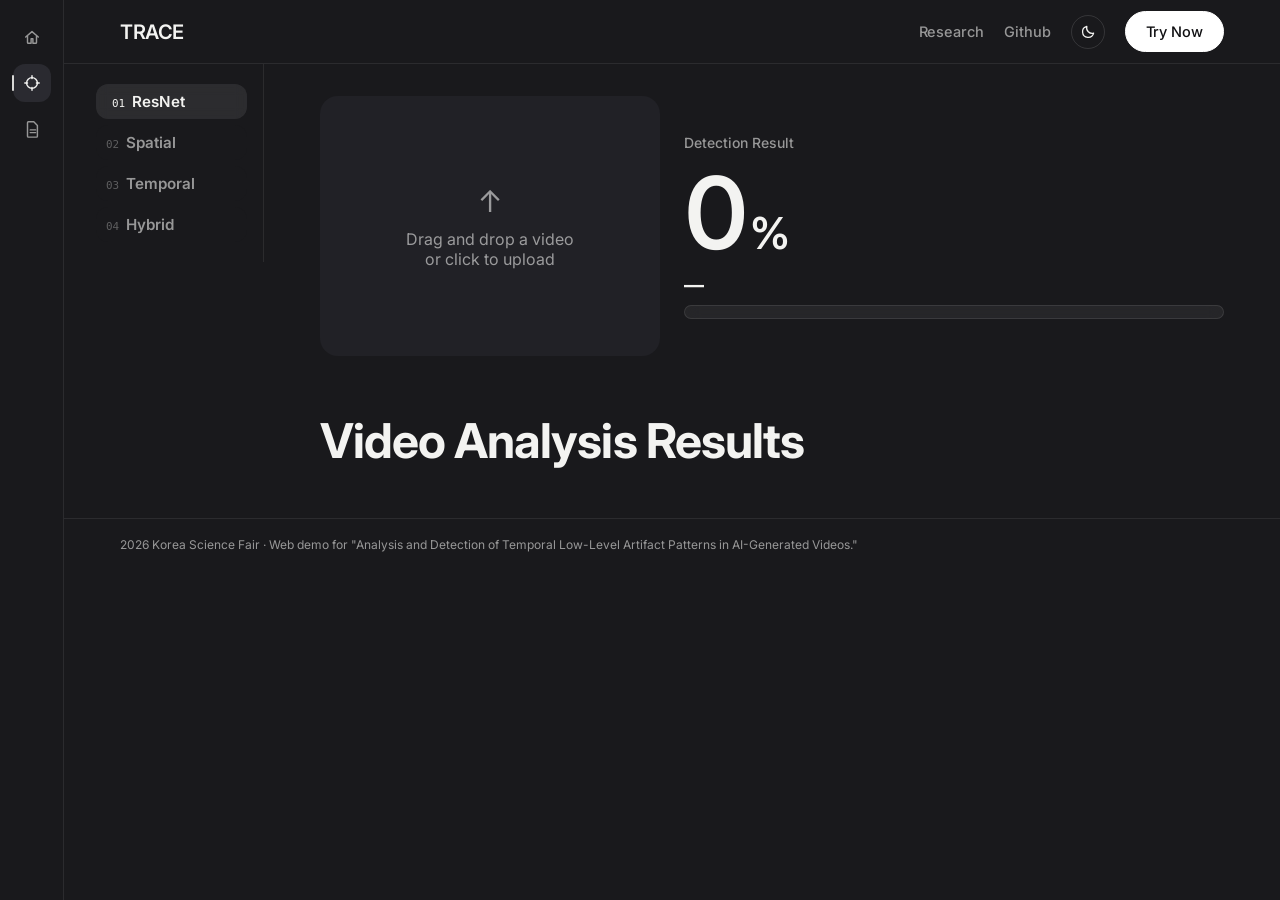
==== analyze.html @ 4aba5b8a "Remove the border on the model-selector sidebar's hover/active item Co-Authored-By: Claude Sonnet 5 " ====
<!doctype html>
<html lang="en">
<head>
<meta charset="UTF-8" />
<meta name="viewport" content="width=device-width, initial-scale=1.0" />
<title>TRACE — AI-Generated Video Detection</title>
<link rel="preconnect" href="https://fonts.googleapis.com">
<link rel="preconnect" href="https://fonts.gstatic.com" crossorigin>
<link href="https://fonts.googleapis.com/css2?family=Inter:wght@500;600;700&display=swap" rel="stylesheet">
<link rel="stylesheet" href="shared.css">
<script>
  /* 저장된 테마·퍼센트 바 색을 body가 그려지기 전에 적용해 화면이 깜빡이는 것을 막음 */
  (function () {
    try {
      if (localStorage.getItem("trace-theme") === "light") document.documentElement.dataset.theme = "light";
      const savedBarColor = localStorage.getItem("trace-bar-color");
      if (savedBarColor) document.documentElement.style.setProperty("--bar-fill", savedBarColor);
    } catch (e) {}
  })();
</script>
<style>
  /* ---- Layout ---- */
  .layout { display: flex; align-items: flex-start; }
  .page { flex: 1; min-width: 0; padding: 32px var(--side-pad) 0; }

  /* ---- Model selector: React Bits LineSidebar port (vertical), matte glassmorphism highlight ---- */
  aside.line-sidebar {
    --accent-color: var(--ink);   /* color reached on proximity/active */
    --text-color: var(--muted);     /* resting label color */
    --marker-color: var(--line-soft);
    --marker-length: 18px;
    --marker-gap: 8px;
    --tick-scale: 0.5;
    --max-shift: 6px;
    --item-gap: 6px;
    --font-size: .95rem;
    --smoothing: 120ms;
    position: relative; width: 200px; flex-shrink: 0;
    border-right: 1px solid var(--line-soft);
  }
  .line-sidebar--markers { padding-left: 16px; }
  .line-sidebar__list { list-style: none; margin: 0; padding: 20px 16px 20px 16px; display: flex; flex-direction: column; gap: var(--item-gap); }
  .line-sidebar__item {
    position: relative; cursor: pointer; border-radius: var(--radius-sm); padding: 8px 10px;
    background: color-mix(in srgb, var(--ink) calc(var(--effect, 0) * 9%), transparent);
    backdrop-filter: blur(calc(var(--effect, 0) * 6px));
    -webkit-backdrop-filter: blur(calc(var(--effect, 0) * 6px));
  }
  .line-sidebar__content {
    position: relative; display: block;
    color: color-mix(in srgb, var(--accent-color) calc(var(--effect, 0) * 100%), var(--text-color));
    transform: translateX(calc(var(--effect, 0) * var(--max-shift)));
  }
  .line-sidebar__label { display: flex; align-items: baseline; font-size: var(--font-size); font-weight: 600; line-height: 1.25; }
  .line-sidebar__index {
    font-family: ui-monospace, SFMono-Regular, Menlo, monospace; margin-right: 7px;
    font-size: .72em; font-weight: 500; opacity: calc(0.55 + var(--effect, 0) * 0.45);
  }
  .line-sidebar__auc { display: none; }
  .line-sidebar__marker { display: none; }

  .page-heading { font-size: 48px; font-weight: 700; letter-spacing: -0.02em; line-height: 1.2; margin: 56px 0 28px; }
  @media (max-width: 900px) { .page-heading { font-size: 36px; margin: 44px 0 24px; } }
  @media (max-width: 480px) { .page-heading { font-size: 28px; margin: 36px 0 20px; } }

  h2.section-title {
    font-size: 20px; font-weight: 600; letter-spacing: -0.01em;
    color: var(--ink); margin: 0 0 16px;
  }
  h3.sub-heading { font-size: 14px; font-weight: 600; color: var(--muted-strong); margin: 30px 0 12px; }

  /* ---- Upload + score ---- */
  .top-row { display: flex; gap: 24px; margin-bottom: 24px; flex-wrap: wrap; }

  #dropzone {
    width: 340px; height: 260px; border-radius: var(--radius);
    display: flex; align-items: center; justify-content: center; cursor: pointer;
    position: relative; overflow: hidden; background: var(--panel); flex-shrink: 0;
  }
  #dropzone.dragover { background: var(--panel-2); }
  #dropzone .placeholder { text-align: center; color: var(--muted); }
  #dropzone .placeholder .icon { font-size: 30px; display: block; margin-bottom: 10px; }
  #dropzone img#firstFrame {
    display: none; position: absolute; inset: 0; width: 100%; height: 100%; object-fit: cover;
    filter: blur(16px); transform: scale(1.1);
  }
  /* After analysis starts: drop the blur, show only the sharp first frame */
  #dropzone.analyzing img#firstFrame { filter: none; transform: none; }
  #fileInput { display: none; }
  .dz-overlay {
    position: absolute; inset: 0; display: none; flex-direction: column; align-items: center; justify-content: center; gap: 10px; z-index: 2;
  }
  .dz-overlay.show { display: flex; }
  .dz-filename {
    font-size: 12px; color: rgba(0, 0, 0, .68); background: rgba(255, 255, 255, .88);
    padding: 4px 12px; border-radius: 999px; max-width: 90%; overflow: hidden; text-overflow: ellipsis; white-space: nowrap;
  }

  .score-panel { flex: 1; min-width: 220px; display: flex; flex-direction: column; justify-content: center; }
  .score-panel .kicker { font-size: 14px; color: var(--muted); font-weight: 500; }
  .score-panel .kicker b { color: var(--ink); font-weight: 600; }
  .score-num { font-size: 100px; font-weight: 600; line-height: 1; margin: 12px 0 10px; letter-spacing: -0.02em; font-variant-numeric: tabular-nums; white-space: nowrap; }
  .score-num::after { content: "%"; font-size: 44px; margin-left: 4px; }
  @media (max-width: 480px) { .score-num { font-size: 64px; } .score-num::after { font-size: 28px; } }
  .verdict-tag { width: 100%; }
  .verdict-tag .verdict-label {
    display: flex; align-items: center; justify-content: space-between;
    font-size: 20px; font-weight: 700; letter-spacing: .04em; margin-bottom: 8px;
  }
  .verdict-tag .verdict-pct { font-variant-numeric: tabular-nums; color: var(--muted); font-weight: 600; font-size: 15px; }
  .verdict-tag.real .verdict-label { color: var(--ink); }
  .verdict-tag.fake .verdict-label { color: var(--ink); }
  .verdict-bar-track {
    width: 100%; height: 14px; border-radius: 999px; overflow: hidden;
    background: color-mix(in srgb, var(--ink) 6%, transparent);
    border: 1px solid color-mix(in srgb, var(--ink) 10%, transparent);
    backdrop-filter: blur(8px); -webkit-backdrop-filter: blur(8px);
  }
  .verdict-bar-fill {
    height: 100%; width: 0%; border-radius: 999px; background: var(--bar-fill);
    opacity: .8; backdrop-filter: blur(6px); -webkit-backdrop-filter: blur(6px);
    transition: width 1s cubic-bezier(.16, 1, .3, 1);
  }

  .loading { display: none; align-items: center; gap: 10px; font-size: 13.5px; color: var(--muted); margin-top: 16px; }
  .spinner { width: 15px; height: 15px; border-radius: 50%; border: 2px solid var(--line-soft); border-top-color: var(--ink); animation: spin .8s linear infinite; }
  @keyframes spin { to { transform: rotate(360deg); } }
  #errorBox { display: none; margin-top: 12px; font-size: 13px; color: var(--ink); border: 1px solid var(--ink); padding: 10px 12px; border-radius: var(--radius); }

  /* ---- Cards shared (spectrum/wavelet) ---- */
  .card-title { font-weight: 600; font-size: 24px; letter-spacing: -0.02em; margin-top: 12px; }
  .card-desc { font-size: 18px; font-weight: 500; color: var(--muted); margin-top: 6px; line-height: 1.45; letter-spacing: -0.005em; }
  @media (max-width: 900px) { .card-title { font-size: 20px; } .card-desc { font-size: 15px; } }

  /* ---- 24-frame grid ---- */
  #frameSection, #spectrumSection, #featureSection { display: none; padding-bottom: 40px; }
  .frame-grid { display: grid; grid-template-columns: repeat(8, 1fr); gap: 6px; }
  .frame-grid img { width: 100%; aspect-ratio: 1/1; object-fit: cover; border-radius: var(--radius-sm); display: block; }

  /* ---- Spectrum: no block separation, just image + text ---- */
  .spectrum-row { display: grid; grid-template-columns: repeat(3, 1fr); gap: 24px; width: 100%; }
  .spectrum-row-2 { display: grid; grid-template-columns: repeat(2, 1fr); gap: 24px; width: 100%; }
  .spectrum-item img { width: 100%; aspect-ratio: 1/1; object-fit: cover; display: block; border-radius: var(--radius-sm); }
  .spectrum-item img.wide { aspect-ratio: 16/9; object-fit: contain; }
  .wavelet-band-row { display: grid; grid-template-columns: repeat(2, 1fr); gap: 24px; width: 100%; }

  /* ---- Features used for prediction ---- */
  .feature-group { margin-bottom: 20px; }
  .feature-group summary { cursor: pointer; font-weight: 600; font-size: 14px; list-style: revert; }
  .feature-group summary::marker { color: var(--muted); }
  .feature-chart { margin-top: 12px; }
  .feature-note { margin-top: 10px; font-size: 12.5px; color: var(--muted); }
  .feat-table-wrap { margin-top: 10px; max-height: 220px; overflow: auto; }
  table.feat-table { width: 100%; border-collapse: collapse; font-size: 11.5px; font-variant-numeric: tabular-nums; }
  table.feat-table td { padding: 3px 10px; border-bottom: 1px solid var(--line-soft); white-space: nowrap; }
  table.feat-table td:first-child { font-family: ui-monospace, SFMono-Regular, Menlo, monospace; color: var(--muted); }
  table.feat-table td:last-child { text-align: right; }

  /* ---- Bottom CTA ---- */
  #resultsFooter { display: none; margin-top: 24px; padding-bottom: 40px; }
</style>
</head>
<body>

<div class="app-shell">
<nav class="icon-rail" aria-label="Main navigation">
  <a href="index.html" title="Home">
    <svg viewBox="0 0 20 20" fill="none"><path d="M3 10l7-6 7 6M5 9v7a1 1 0 001 1h3v-5h2v5h3a1 1 0 001-1V9" stroke="currentColor" stroke-width="1.6" stroke-linecap="round" stroke-linejoin="round"/></svg>
  </a>
  <a href="analyze.html" class="active" title="Analyze">
    <svg viewBox="0 0 20 20" fill="none"><circle cx="10" cy="10" r="6" stroke="currentColor" stroke-width="1.6"/><path d="M10 2v3M10 15v3M2 10h3M15 10h3" stroke="currentColor" stroke-width="1.6" stroke-linecap="round"/></svg>
  </a>
  <a href="index.html#overview" title="Overview">
    <svg viewBox="0 0 20 20" fill="none"><path d="M6 2h6l4 4v12a1 1 0 01-1 1H6a1 1 0 01-1-1V3a1 1 0 011-1z" stroke="currentColor" stroke-width="1.6" stroke-linejoin="round"/><path d="M8 11h6M8 14h6" stroke="currentColor" stroke-width="1.6" stroke-linecap="round"/></svg>
  </a>
</nav>
<div class="shell-main">

<header>
  <a class="brand" href="index.html">
    <span class="logo-word">TRACE</span>
  </a>
  <nav>
    <a href="index.html#overview" class="navlink" id="researchLink">Research</a>
    <a href="https://github.com/gahye0n/TRACE_frontend" class="navlink" id="githubLink" target="_blank" rel="noopener">Github</a>
    <button class="btn btn-secondary" id="themeToggle" title="Toggle light/dark theme" aria-label="Toggle theme">
      <svg class="icon-moon" viewBox="0 0 20 20" fill="none"><path d="M17 11.5A7 7 0 0 1 8.5 3 7 7 0 1 0 17 11.5Z" stroke="currentColor" stroke-width="1.6" stroke-linejoin="round"/></svg>
      <svg class="icon-sun" viewBox="0 0 20 20" fill="none"><circle cx="10" cy="10" r="3.6" stroke="currentColor" stroke-width="1.6"/><path d="M10 1.5v2.2M10 16.3v2.2M2.5 10h2.2M15.3 10h2.2M4.6 4.6l1.5 1.5M13.9 13.9l1.5 1.5M4.6 15.4l1.5-1.5M13.9 6.1l1.5-1.5" stroke="currentColor" stroke-width="1.6" stroke-linecap="round"/></svg>
    </button>
    <button class="btn btn-primary" id="tryNowBtn">Try Now</button>
  </nav>
</header>

<div class="layout">
  <aside id="sidebar" class="line-sidebar line-sidebar--markers line-sidebar--scale-tick">
    <ul class="line-sidebar__list" id="sidebarList">
      <li class="line-sidebar__item" data-key="ResNet 단독 (기준선)" data-index="0">
        <span class="line-sidebar__marker" aria-hidden="true"></span>
        <div class="line-sidebar__content">
          <span class="line-sidebar__label"><span class="line-sidebar__index">01</span><span class="line-sidebar__text">ResNet</span></span>
          <span class="line-sidebar__auc" data-auc></span>
        </div>
      </li>
      <li class="line-sidebar__item" data-key="ResNet + Spatial-Level" data-index="1">
        <span class="line-sidebar__marker" aria-hidden="true"></span>
        <div class="line-sidebar__content">
          <span class="line-sidebar__label"><span class="line-sidebar__index">02</span><span class="line-sidebar__text">Spatial</span></span>
          <span class="line-sidebar__auc" data-auc></span>
        </div>
      </li>
      <li class="line-sidebar__item" data-key="ResNet + Temporal-native" data-index="2">
        <span class="line-sidebar__marker" aria-hidden="true"></span>
        <div class="line-sidebar__content">
          <span class="line-sidebar__label"><span class="line-sidebar__index">03</span><span class="line-sidebar__text">Temporal</span></span>
          <span class="line-sidebar__auc" data-auc></span>
        </div>
      </li>
      <li class="line-sidebar__item" data-key="ResNet + Full Artifact (=Hybrid)" data-index="3">
        <span class="line-sidebar__marker" aria-hidden="true"></span>
        <div class="line-sidebar__content">
          <span class="line-sidebar__label"><span class="line-sidebar__index">04</span><span class="line-sidebar__text">Hybrid</span></span>
          <span class="line-sidebar__auc" data-auc></span>
        </div>
      </li>
    </ul>
  </aside>

  <main class="page">
    <div class="top-row">
      <div id="dropzone">
        <div class="placeholder" id="dzPlaceholder">
          <span class="icon">&#8593;</span>
          Drag and drop a video<br />or click to upload
        </div>
        <img id="firstFrame" alt="First frame" />
        <div class="dz-overlay" id="dzOverlay">
          <button class="btn btn-primary" id="analyzeBtn" disabled>Start Analysis</button>
          <div class="dz-filename" id="dzFilename"></div>
        </div>
        <input type="file" id="fileInput" accept="video/*" />
      </div>

      <div class="score-panel">
        <div class="kicker">Detection Result</div>
        <div class="score-num" id="scoreNum">0</div>
        <div class="verdict-tag" id="verdictTag">
          <div class="verdict-label"><span id="verdictText">—</span><span class="verdict-pct" id="verdictPct"></span></div>
          <div class="verdict-bar-track"><div class="verdict-bar-fill" id="verdictBarFill"></div></div>
        </div>
        <div class="loading" id="loading"><div class="spinner"></div><span id="loadingText">Extracting frames · computing features · running inference...</span></div>
        <div id="errorBox"></div>
      </div>
    </div>

    <h1 class="page-heading">Video Analysis Results</h1>

    <section id="spectrumSection">
      <h2 class="section-title">Frequency Spectrum Analysis</h2>
      <div class="spectrum-row">
        <div class="spectrum-item">
          <img id="specOriginal" />
          <div class="card-title">Original Frame</div>
        </div>
        <div class="spectrum-item">
          <img id="specFft" />
          <div class="card-title">DFT Power Spectrum</div>
        </div>
        <div class="spectrum-item">
          <img id="specWavelet" />
          <div class="card-title">DWT Power Spectrum</div>
        </div>
      </div>

      <h3 class="sub-heading">Wavelet Frequency Band Decomposition</h3>
      <div class="wavelet-band-row" id="waveletLevels"></div>

      <h3 class="sub-heading">Temporal Spectrum (Temporal FFT · Temporal Wavelet)</h3>
      <div class="spectrum-row-2">
        <div class="spectrum-item">
          <img id="specTemporalFft" class="wide" />
          <div class="card-title">Temporal FFT Spectrum</div>
        </div>
        <div class="spectrum-item">
          <img id="specTemporalWavelet" class="wide" />
          <div class="card-title">Temporal Wavelet Spectrum</div>
        </div>
      </div>
    </section>

    <section id="featureSection">
      <h2 class="section-title">Features Used for Prediction</h2>
      <div id="featureGroups"></div>
    </section>

    <section id="frameSection">
      <h2 class="section-title">24 Frame Sample</h2>
      <div class="frame-grid" id="frameGrid"></div>
    </section>

    <section id="resultsFooter">
      <button id="resetBtn" class="btn btn-primary btn-block">Choose Another Video</button>
    </section>
  </main>
</div>

<footer class="note">
  2026 Korea Science Fair · Web demo for "Analysis and Detection of Temporal Low-Level Artifact Patterns in AI-Generated Videos."
</footer>

</div>
</div>

<script>
const API_BASE = "http://localhost:8000";

/* The backend is on a free tier that sleeps after ~15min idle; a cold start can take 30-60s+
   and often makes the very first /api/analyze look like it "failed" client-side. Pinging
   /api/health as soon as the page loads starts waking it up before the user even picks a file. */
let backendWarm = false;
function warmBackend() {
  fetch(`${API_BASE}/api/health`).then((r) => { if (r.ok) backendWarm = true; }).catch(() => {});
}
warmBackend();

const dropzone = document.getElementById("dropzone");
const dzPlaceholder = document.getElementById("dzPlaceholder");
const firstFrameImg = document.getElementById("firstFrame");
const dzOverlay = document.getElementById("dzOverlay");
const dzFilename = document.getElementById("dzFilename");
const fileInput = document.getElementById("fileInput");
const analyzeBtn = document.getElementById("analyzeBtn");
const resetBtn = document.getElementById("resetBtn");
const resultsFooter = document.getElementById("resultsFooter");
const loading = document.getElementById("loading");
const errorBox = document.getElementById("errorBox");

let selectedFile = null;
let lastData = null;      // last full analysis response (reused when switching models)
let activeKey = "ResNet 단독 (기준선)";
let currentObjectUrl = null;

/* ---- Header CTA ---- */
document.getElementById("tryNowBtn").addEventListener("click", () => {
  dropzone.scrollIntoView({ behavior: "smooth", block: "center" });
});

/* ---- Theme toggle (light version is for report/demo screenshots) ---- */
document.getElementById("themeToggle").addEventListener("click", () => {
  const next = document.documentElement.dataset.theme === "light" ? "dark" : "light";
  document.documentElement.dataset.theme = next;
  try { localStorage.setItem("trace-theme", next); } catch (e) {}
});

/* ---- Percent bar color: restore the last video's extracted color until a new one is analyzed ---- */
(function () {
  try {
    const saved = localStorage.getItem("trace-bar-color");
    if (saved) document.documentElement.style.setProperty("--bar-fill", saved);
  } catch (e) {}
})();

/* ---- Upload ---- */
dropzone.addEventListener("click", (e) => {
  if (e.target.closest(".dz-overlay")) return; // don't reopen the file picker when clicking the analyze button
  fileInput.click();
});
dropzone.addEventListener("dragover", (e) => { e.preventDefault(); dropzone.classList.add("dragover"); });
dropzone.addEventListener("dragleave", () => dropzone.classList.remove("dragover"));
dropzone.addEventListener("drop", (e) => {
  e.preventDefault(); dropzone.classList.remove("dragover");
  if (e.dataTransfer.files.length) setFile(e.dataTransfer.files[0]);
});
fileInput.addEventListener("change", () => { if (fileInput.files.length) setFile(fileInput.files[0]); });

function setFile(file) {
  selectedFile = file;
  dzFilename.textContent = file.name;
  dzOverlay.classList.add("show");
  analyzeBtn.disabled = false;
  errorBox.style.display = "none";
  showClientSideFirstFrame(file); // instant blurred preview before analysis starts
  if (!backendWarm) warmBackend(); // a second nudge in case the first ping was too early
}

function showClientSideFirstFrame(file) {
  if (currentObjectUrl) URL.revokeObjectURL(currentObjectUrl);
  const url = URL.createObjectURL(file);
  currentObjectUrl = url;

  const videoEl = document.createElement("video");
  videoEl.muted = true;
  videoEl.playsInline = true;
  videoEl.preload = "auto";
  videoEl.src = url;

  const capture = () => {
    const canvas = document.createElement("canvas");
    canvas.width = videoEl.videoWidth || 320;
    canvas.height = videoEl.videoHeight || 240;
    canvas.getContext("2d").drawImage(videoEl, 0, 0, canvas.width, canvas.height);
    firstFrameImg.src = canvas.toDataURL("image/jpeg", 0.85);
    firstFrameImg.style.display = "block";
    dzPlaceholder.style.display = "none";
  };
  videoEl.addEventListener("loadedmetadata", () => {
    videoEl.currentTime = Math.min(0.05, (videoEl.duration || 1) / 2);
  }, { once: true });
  videoEl.addEventListener("seeked", capture, { once: true });
}

resetBtn.addEventListener("click", () => {
  selectedFile = null; lastData = null; fileInput.value = "";
  if (currentObjectUrl) { URL.revokeObjectURL(currentObjectUrl); currentObjectUrl = null; }
  dzFilename.textContent = ""; dzOverlay.classList.remove("show"); analyzeBtn.disabled = true;
  dropzone.classList.remove("analyzing");
  dzPlaceholder.style.display = "block"; firstFrameImg.style.display = "none";
  document.getElementById("frameSection").style.display = "none";
  document.getElementById("spectrumSection").style.display = "none";
  document.getElementById("featureSection").style.display = "none";
  document.getElementById("scoreNum").textContent = "0";
  document.getElementById("verdictText").textContent = "—";
  document.getElementById("verdictPct").textContent = "";
  document.getElementById("verdictBarFill").style.width = "0%";
  document.getElementById("verdictTag").className = "verdict-tag";
  resultsFooter.style.display = "none";
});

/* ---- Model selector: React Bits LineSidebar port (vanilla JS, no framework) ---- */
const sidebarList = document.getElementById("sidebarList");
const sidebarItems = Array.from(sidebarList.querySelectorAll(".line-sidebar__item"));
const smoothingMs = parseFloat(getComputedStyle(sidebarList.closest(".line-sidebar")).getPropertyValue("--smoothing")) || 120;
const proximityRadius = 80;
const fallSmooth = (p) => p * p * (3 - 2 * p);

let activeIndex = 0;
const targets = sidebarItems.map(() => 0);
const current = sidebarItems.map(() => 0);
let rafId = null;
let lastT = 0;

function runFrame(now) {
  const dt = Math.min((now - lastT) / 1000, 0.05);
  lastT = now;
  const tau = Math.max(smoothingMs, 1) / 1000;
  const k = 1 - Math.exp(-dt / tau);
  let moving = false;
  sidebarItems.forEach((el, i) => {
    const target = Math.max(targets[i] || 0, activeIndex === i ? 1 : 0);
    const next = current[i] + (target - current[i]) * k;
    const settled = Math.abs(target - next) < 0.0015;
    current[i] = settled ? target : next;
    el.style.setProperty("--effect", current[i].toFixed(4));
    if (!settled) moving = true;
  });
  rafId = moving ? requestAnimationFrame(runFrame) : null;
}
function startLoop() {
  if (rafId != null) cancelAnimationFrame(rafId);
  lastT = performance.now();
  rafId = requestAnimationFrame(runFrame);
}

sidebarList.addEventListener("pointermove", (e) => {
  const rect = sidebarList.getBoundingClientRect();
  const pointerY = e.clientY - rect.top;
  sidebarItems.forEach((el, i) => {
    const center = el.offsetTop + el.offsetHeight / 2;
    const distance = Math.abs(pointerY - center);
    targets[i] = fallSmooth(Math.max(0, 1 - distance / proximityRadius));
  });
  startLoop();
});
sidebarList.addEventListener("pointerleave", () => {
  targets.fill(0);
  startLoop();
});

sidebarItems.forEach((el, i) => {
  el.addEventListener("click", () => {
    activeIndex = i;
    activeKey = el.dataset.key;
    if (lastData) { applyVerdict(lastData.results[activeKey]); renderFeatureSection(); }
    startLoop();
  });
});
startLoop(); // show default active (01 ResNet)

/* ---- Analyze request ---- */
const loadingText = document.getElementById("loadingText");

analyzeBtn.addEventListener("click", async () => {
  if (!selectedFile) return;
  loading.style.display = "flex";
  loadingText.textContent = "Extracting frames · computing features · running inference...";
  errorBox.style.display = "none";
  analyzeBtn.disabled = true;
  dropzone.classList.add("analyzing");   // drop the blur -> show only the sharp first frame
  dzOverlay.classList.remove("show");    // hide button + filename

  // If the server hasn't answered the warm-up ping yet, it's probably a cold start —
  // say so after a few seconds instead of leaving the spinner unexplained.
  const coldStartTimer = setTimeout(() => {
    if (!backendWarm) loadingText.textContent = "Server was asleep (free hosting) — waking it up, this can take up to a minute...";
  }, 4000);

  const form = new FormData();
  form.append("file", selectedFile);

  try {
    const res = await fetch(`${API_BASE}/api/analyze`, { method: "POST", body: form });
    if (!res.ok) {
      const err = await res.json().catch(() => ({}));
      throw new Error(err.detail || `Server error (${res.status})`);
    }
    const data = await res.json();
    lastData = data;
    renderAll(data);
  } catch (e) {
    const hint = e.message === "Failed to fetch"
      ? " — the server may have been asleep (free hosting); please try again in a moment."
      : "";
    errorBox.textContent = `Analysis failed: ${e.message}${hint}`;
    errorBox.style.display = "block";
    dropzone.classList.remove("analyzing"); // restore blur + button on failure so the user can retry
    dzOverlay.classList.add("show");
  } finally {
    clearTimeout(coldStartTimer);
    loading.style.display = "none";
    analyzeBtn.disabled = false;
    resultsFooter.style.display = "block";
  }
});

function renderAll(data) {
  // Percent bar + spectrum colors are all derived server-side from this video's own dominant color.
  if (data.dominant_color) {
    document.documentElement.style.setProperty("--bar-fill", data.dominant_color);
    try { localStorage.setItem("trace-bar-color", data.dominant_color); } catch (e) {}
  }

  // First frame -> upload box thumbnail (replaced with the server-extracted frame, no blur)
  if (data.frames && data.frames.length) {
    firstFrameImg.src = "data:image/jpeg;base64," + data.frames[0];
    firstFrameImg.style.display = "block";
    dzPlaceholder.style.display = "none";
  }

  // 24-frame grid
  const grid = document.getElementById("frameGrid");
  grid.innerHTML = "";
  (data.frames || []).forEach((b64) => {
    const img = document.createElement("img");
    img.src = "data:image/jpeg;base64," + b64;
    grid.appendChild(img);
  });
  document.getElementById("frameSection").style.display = data.frames?.length ? "block" : "none";

  // Frequency spectrum (spatial + temporal)
  if (data.spectrum) {
    document.getElementById("specOriginal").src = "data:image/png;base64," + data.spectrum.original;
    document.getElementById("specFft").src = "data:image/png;base64," + data.spectrum.fft;
    document.getElementById("specWavelet").src = "data:image/png;base64," + data.spectrum.wavelet.final;
    if (data.spectrum.temporal_fft) document.getElementById("specTemporalFft").src = "data:image/png;base64," + data.spectrum.temporal_fft;
    if (data.spectrum.temporal_wavelet) document.getElementById("specTemporalWavelet").src = "data:image/png;base64," + data.spectrum.temporal_wavelet;

    const levelsEl = document.getElementById("waveletLevels");
    levelsEl.innerHTML = "";
    (data.spectrum.wavelet.levels || []).forEach((lv) => {
      const item = document.createElement("div");
      item.className = "spectrum-item";
      const img = document.createElement("img");
      img.src = "data:image/png;base64," + lv.quad;
      const title = document.createElement("div");
      title.className = "card-title";
      title.textContent = `Wavelet (Level ${lv.level})`;
      item.appendChild(img);
      item.appendChild(title);
      levelsEl.appendChild(item);
    });

    document.getElementById("spectrumSection").style.display = "block";
  }

  // Test AUC per model in the sidebar
  sidebarItems.forEach((el) => {
    const r = data.results[el.dataset.key];
    const aucEl = el.querySelector("[data-auc]");
    if (r && aucEl) aucEl.textContent = "AUC " + r.auc.toFixed(4);
  });

  applyVerdict(data.results[activeKey]);
  renderFeatureSection();
}

function applyVerdict(r) {
  if (!r) return;
  const pct = r.score * 100;
  animateScore(pct);
  document.getElementById("verdictText").textContent = r.label === "fake" ? "FAKE" : "REAL";
  document.getElementById("verdictPct").textContent = pct.toFixed(1) + "%";
  document.getElementById("verdictTag").className = "verdict-tag " + r.label;
  requestAnimationFrame(() => {
    document.getElementById("verdictBarFill").style.width = pct + "%";
  });
}

/* ---- Feature values used for prediction, displayed + visualized ---- */
const GROUP_META = {
  framediff: { label: "Frame Difference", chart: true, color: "#5B8DEF" },
  motion: { label: "Optical Flow", chart: true, color: "#2DD4BF" },
  tfft: { label: "Temporal FFT", chart: false, note: 'The Temporal FFT chart above in "Temporal Spectrum" shows the spectrum of these values.' },
  twav: { label: "Temporal Wavelet", chart: false, note: 'The Temporal Wavelet chart above in "Temporal Spectrum" shows the spectrum of these values.' },
  rgb_level: { label: "RGB Statistics · Level", chart: true, color: "#FB7185" },
  rgb_dynamics: { label: "RGB Statistics · Dynamics", chart: true, color: "#FB7185" },
  fft_level: { label: "Spatial FFT · Level", chart: true, color: "#FBBF24" },
  fft_dynamics: { label: "Spatial FFT · Dynamics", chart: true, color: "#FBBF24" },
  wavelet_level: { label: "Spatial Wavelet · Level", chart: true, color: "#A78BFA" },
  wavelet_dynamics: { label: "Spatial Wavelet · Dynamics", chart: true, color: "#A78BFA" },
  resnet_level: { label: "ResNet CNN Embedding · Level", chart: false, note: "This 1024-dimensional CNN embedding is an uninterpretable high-dimensional vector, so visualization is omitted." },
  resnet_dynamics: { label: "ResNet CNN Embedding · Dynamics", chart: false, note: "This 1024-dimensional CNN embedding is an uninterpretable high-dimensional vector, so visualization is omitted." },
};

function svgBarChart(values, { width = 640, height = 90, color = "#4269D0" } = {}) {
  const n = values.length;
  const max = Math.max(...values, 1e-9);
  const gap = n > 60 ? 0 : 1;
  const barW = Math.max(0.6, (width - gap * (n - 1)) / n);
  let bars = "";
  values.forEach((v, i) => {
    const bh = max > 0 ? (v / max) * (height - 4) : 0;
    const x = i * (barW + gap);
    const y = height - bh;
    bars += `<rect x="${x.toFixed(2)}" y="${y.toFixed(2)}" width="${barW.toFixed(2)}" height="${bh.toFixed(2)}" fill="${color}"/>`;
  });
  return `<svg viewBox="0 0 ${width} ${height}" width="100%" height="${height}" preserveAspectRatio="none">${bars}</svg>`;
}

function renderFeatureSection() {
  if (!lastData || !lastData.features) return;
  const cols = (lastData.feature_columns_by_model && lastData.feature_columns_by_model[activeKey]) || [];
  const byPrefix = {};
  cols.forEach((c) => {
    const prefix = c.replace(/_\d+$/, "");
    (byPrefix[prefix] = byPrefix[prefix] || []).push(c);
  });

  const container = document.getElementById("featureGroups");
  container.innerHTML = "";
  Object.keys(byPrefix).sort().forEach((prefix) => {
    const names = byPrefix[prefix].sort((a, b) => parseInt(a.split("_").pop(), 10) - parseInt(b.split("_").pop(), 10));
    const values = names.map((n) => lastData.features[n]);
    const meta = GROUP_META[prefix] || { label: prefix, chart: false };

    const details = document.createElement("details");
    details.className = "feature-group";
    details.open = !prefix.startsWith("resnet");

    const summary = document.createElement("summary");
    summary.textContent = `${meta.label} (${names.length}-dim)`;
    details.appendChild(summary);

    if (meta.chart) {
      const chartWrap = document.createElement("div");
      chartWrap.className = "feature-chart";
      chartWrap.innerHTML = svgBarChart(values, { color: lastData.dominant_color || meta.color });
      details.appendChild(chartWrap);
    } else if (meta.note) {
      const note = document.createElement("div");
      note.className = "feature-note";
      note.textContent = meta.note;
      details.appendChild(note);
    }

    const tableWrap = document.createElement("div");
    tableWrap.className = "feat-table-wrap";
    tableWrap.innerHTML = "<table class=\"feat-table\"><tbody>" +
      names.map((n, i) => `<tr><td>${n}</td><td>${values[i].toFixed(6)}</td></tr>`).join("") +
      "</tbody></table>";
    details.appendChild(tableWrap);

    container.appendChild(details);
  });

  document.getElementById("featureSection").style.display = cols.length ? "block" : "none";
}

function animateScore(target) {
  const el = document.getElementById("scoreNum");
  const start = performance.now();
  const duration = 900;
  const ease = (t) => 1 - Math.pow(1 - t, 3);
  function step(now) {
    const t = Math.min(1, (now - start) / duration);
    el.textContent = (target * ease(t)).toFixed(1);
    if (t < 1) requestAnimationFrame(step);
  }
  requestAnimationFrame(step);
}
</script>
</body>
</html>
---- shared.css ----
:root {
  --bg: #19191c;          /* 페이지 바탕 — 셸과 동일한 회색으로 통일 */
  --shell-bg: #19191c;    /* 앱 셸 배경 */
  --panel: #212126;       /* 카드/서피스 (레벨 2) */
  --panel-2: #2a2a30;     /* 강조/호버/뱃지 (레벨 3) */
  --ink: #f3f3f1;
  --muted: rgba(243, 243, 241, .58);
  --muted-strong: #d8d8d6;
  --line-soft: rgba(255, 255, 255, .08);
  --border-tint: rgba(255, 255, 255, .12);
  --accent: #2F6FED;  /* 파랑 — 포스터(주황 배경)에서도 확실히 도드라지도록 주황 계열은 피함 */
  --bar-fill: #cb0303;  /* 퍼센트 바 채우기 색 */
  --btn-primary-bg: #ffffff;
  --btn-primary-text: #101012;
  --side-pad: 56px;
  --rail-width: 64px;
  --radius: 18px;
  --radius-sm: 12px;
}
@media (max-width: 900px) { :root { --side-pad: 28px; } }
@media (max-width: 480px) { :root { --side-pad: 20px; --rail-width: 0px; } }

/* ---- 라이트(흰색) 테마 — 보고서용 시연 화면 스크린샷용 ---- */
:root[data-theme="light"] {
  --bg: #f7f7f8;
  --shell-bg: #ffffff;
  --panel: #f2f2f4;
  --panel-2: #e7e7ea;
  --ink: #17171a;
  --muted: rgba(23, 23, 26, .56);
  --muted-strong: #4b4b52;
  --line-soft: rgba(0, 0, 0, .08);
  --border-tint: rgba(0, 0, 0, .12);
  --btn-primary-bg: #17171a;
  --btn-primary-text: #ffffff;
}

* { box-sizing: border-box; }
html, body { height: 100%; }
body {
  margin: 0; background: var(--bg); color: var(--ink);
  font-family: 'Inter', Pretendard, -apple-system, BlinkMacSystemFont, "Apple SD Gothic Neo", "Malgun Gothic", sans-serif;
}

/* ---- 앱 셸: 페이지 전체를 채우는 단일 회색 배경 ---- */
.app-shell {
  display: flex; min-height: 100vh; background: var(--shell-bg);
}
.shell-main { flex: 1; min-width: 0; display: flex; flex-direction: column; }

/* ---- 아이콘 레일 ---- */
.icon-rail {
  width: var(--rail-width); flex-shrink: 0; display: flex; flex-direction: column; align-items: center;
  gap: 8px; padding: 18px 0; border-right: 1px solid var(--line-soft); background: var(--shell-bg);
}
@media (max-width: 480px) { .icon-rail { display: none; } }
.icon-rail a {
  width: 38px; height: 38px; border-radius: var(--radius-sm); display: flex; align-items: center; justify-content: center;
  color: var(--muted); position: relative; text-decoration: none; transition: background 140ms ease, color 140ms ease;
}
.icon-rail a svg { width: 18px; height: 18px; }
.icon-rail a:hover { background: var(--panel); color: var(--ink); }
.icon-rail a.active { background: var(--panel-2); color: var(--ink); }
.icon-rail a.active::before {
  content: ""; position: absolute; left: -1px; top: 50%; transform: translateY(-50%);
  width: 2px; height: 16px; border-radius: 2px; background: var(--muted-strong);
}

/* ---- 헤더 ---- */
header {
  display: flex; align-items: center; justify-content: space-between;
  height: 64px; padding: 0 var(--side-pad); border-bottom: 1px solid var(--line-soft); gap: 16px;
  flex-shrink: 0;
}
.brand { display: flex; align-items: center; gap: 10px; flex: 1; min-width: 0; text-decoration: none; color: var(--ink); }
.logo-word { font-weight: 600; font-size: 20px; letter-spacing: -0.02em; }
header nav { display: flex; align-items: center; gap: 20px; flex-shrink: 0; }
header nav a.navlink { color: var(--muted); text-decoration: none; font-size: 14.5px; font-weight: 500; letter-spacing: -0.005em; }
header nav a.navlink:hover { color: var(--ink); }
@media (max-width: 480px) {
  header nav a.navlink { display: none; }
}

/* ---- 공통 버튼: 알약형(pill) ---- */
.btn {
  display: inline-flex; align-items: center; justify-content: center; gap: 8px;
  padding: 11px 20px; border-radius: 999px; font-size: 14.5px; font-weight: 500;
  letter-spacing: -0.005em; cursor: pointer; font-family: inherit; text-decoration: none;
  transition: opacity 140ms ease, transform 140ms ease;
}
.btn-primary { background: var(--btn-primary-bg); color: var(--btn-primary-text); border: 1px solid var(--btn-primary-bg); }
.btn-primary:hover { opacity: .88; }
.btn-primary:disabled { opacity: .35; cursor: not-allowed; }
.btn-secondary { background: transparent; color: var(--ink); border: 1px solid var(--border-tint); }
.btn-secondary:hover { transform: translateY(-1px); }
.btn-arrow {
  display: inline-flex; align-items: center; justify-content: center; flex-shrink: 0;
  width: 42px; height: 42px; border-radius: 999px; margin-left: -8px;
  background: var(--btn-primary-bg); color: var(--btn-primary-text);
  text-decoration: none; transition: transform 140ms ease;
}
.btn-arrow svg { width: 16px; height: 16px; }
.btn-arrow:hover { transform: rotate(45deg); }
.btn-secondary:hover { background: var(--panel); }
.btn-block { display: flex; width: 100%; }

/* ---- 뱃지(칩) ---- */
.badge {
  display: inline-flex; align-items: center; font-size: 11.5px; font-weight: 500; color: var(--muted);
  background: var(--panel-2); padding: 2px 9px; border-radius: 999px; font-variant-numeric: tabular-nums;
}

footer.note { padding: 18px var(--side-pad) 32px; font-size: 12px; color: var(--muted); border-top: 1px solid var(--line-soft); margin-top: 20px; }

/* ---- 라이트/다크 테마 토글 (모든 페이지 헤더에서 동일) ---- */
#themeToggle { padding: 8px; }
#themeToggle svg { width: 16px; height: 16px; display: block; }
#themeToggle .icon-sun { display: none; }
:root[data-theme="light"] #themeToggle .icon-moon { display: none; }
:root[data-theme="light"] #themeToggle .icon-sun { display: block; }
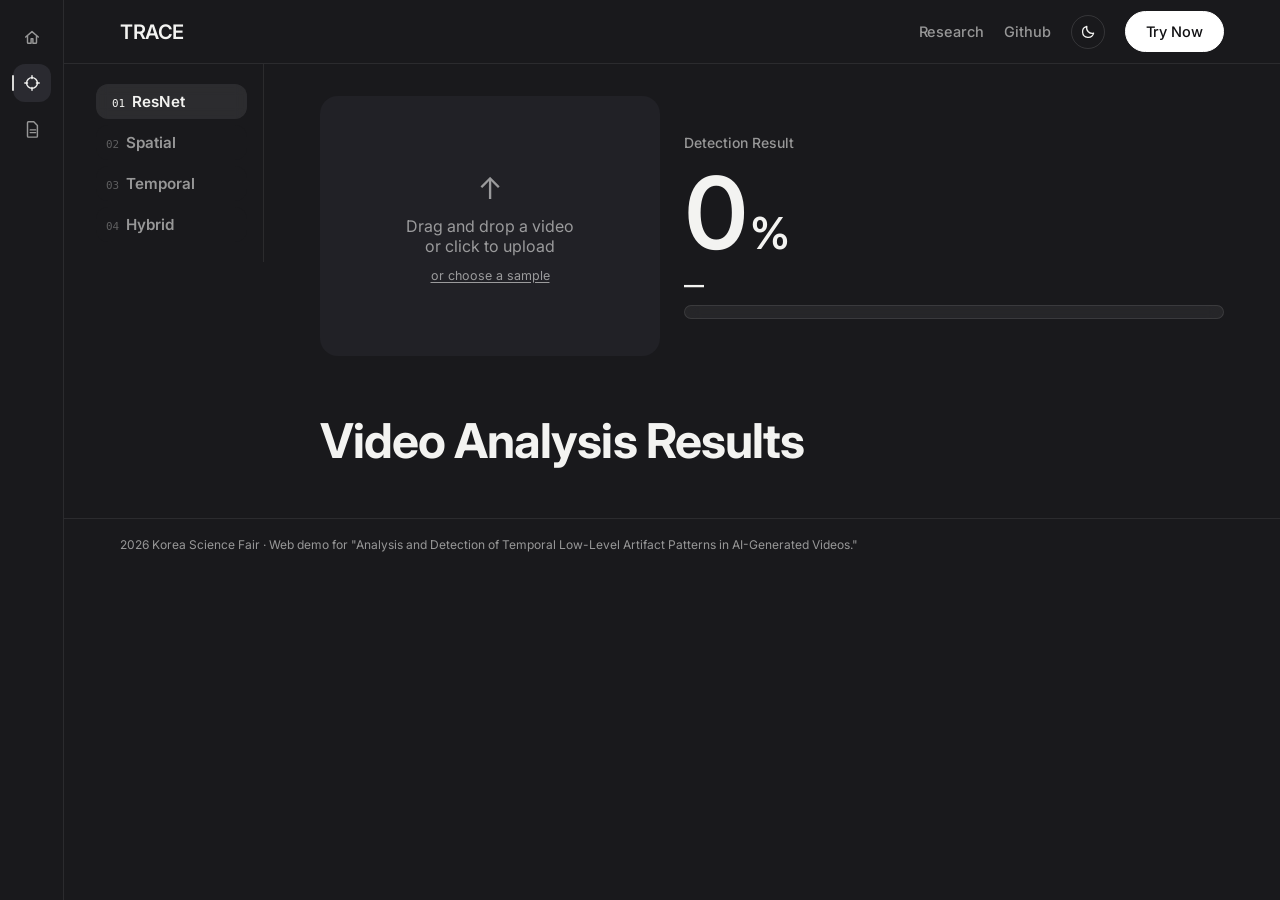
==== commit e1aa3d41: "Add a sample-video picker next to the upload dropzone "or choose a sample" opens a modal with 6 real" ====
--- a/analyze.html
+++ b/analyze.html
@@ -80,6 +80,36 @@
   #dropzone.dragover { background: var(--panel-2); }
   #dropzone .placeholder { text-align: center; color: var(--muted); }
   #dropzone .placeholder .icon { font-size: 30px; display: block; margin-bottom: 10px; }
+  .sample-trigger { margin-top: 12px; font-size: 12.5px; text-decoration: underline; text-underline-offset: 2px; cursor: pointer; }
+  .sample-trigger:hover { color: var(--ink); }
+
+  /* ---- Sample video picker modal ---- */
+  .sample-modal {
+    position: fixed; inset: 0; z-index: 300; display: none; align-items: center; justify-content: center;
+    background: rgba(0, 0, 0, .6); padding: 24px;
+  }
+  .sample-modal.show { display: flex; }
+  .sample-modal__panel {
+    background: var(--shell-bg); border-radius: var(--radius); max-width: 760px; width: 100%;
+    max-height: 84vh; overflow-y: auto; padding: 24px;
+  }
+  .sample-modal__head { display: flex; align-items: center; justify-content: space-between; margin-bottom: 18px; }
+  .sample-modal__head h3 { margin: 0; font-size: 20px; font-weight: 700; letter-spacing: -0.01em; }
+  .sample-modal__close { background: none; border: none; color: var(--muted); font-size: 24px; cursor: pointer; line-height: 1; padding: 4px; }
+  .sample-modal__close:hover { color: var(--ink); }
+  .sample-group { margin-bottom: 22px; }
+  .sample-group h4 { font-size: 12.5px; font-weight: 600; text-transform: uppercase; letter-spacing: .05em; color: var(--muted); margin: 0 0 10px; }
+  .sample-grid { display: grid; grid-template-columns: repeat(6, 1fr); gap: 10px; }
+  @media (max-width: 700px) { .sample-grid { grid-template-columns: repeat(3, 1fr); } }
+  .sample-item {
+    position: relative; aspect-ratio: 1/1; border-radius: var(--radius-sm); overflow: hidden;
+    cursor: pointer; background: var(--panel); border: none; padding: 0;
+  }
+  .sample-item img { width: 100%; height: 100%; object-fit: cover; display: block; }
+  .sample-item .label {
+    position: absolute; left: 0; right: 0; bottom: 0; padding: 4px 6px; font-size: 10.5px;
+    background: linear-gradient(to top, rgba(0, 0, 0, .75), transparent); color: #fff; text-align: left;
+  }
   #dropzone img#firstFrame {
     display: none; position: absolute; inset: 0; width: 100%; height: 100%; object-fit: cover;
     filter: blur(16px); transform: scale(1.1);
@@ -191,6 +221,10 @@
   </nav>
 </header>
 
+<div class="demo-badge" id="demoBadge" title="Click to exit demo mode">
+  <span class="dot"></span> Demo mode — click to exit
+</div>
+
 <div class="layout">
   <aside id="sidebar" class="line-sidebar line-sidebar--markers line-sidebar--scale-tick">
     <ul class="line-sidebar__list" id="sidebarList">
@@ -231,6 +265,7 @@
         <div class="placeholder" id="dzPlaceholder">
           <span class="icon">&#8593;</span>
           Drag and drop a video<br />or click to upload
+          <div class="sample-trigger" id="sampleTrigger">or choose a sample</div>
         </div>
         <img id="firstFrame" alt="First frame" />
         <div class="dz-overlay" id="dzOverlay">
@@ -238,6 +273,25 @@
           <div class="dz-filename" id="dzFilename"></div>
         </div>
         <input type="file" id="fileInput" accept="video/*" />
+      </div>
+
+      <div class="sample-modal" id="sampleModal" aria-hidden="true">
+        <div class="sample-modal__panel">
+          <div class="sample-modal__head">
+            <h3>Choose a Sample Video</h3>
+            <button class="sample-modal__close" id="sampleModalClose" type="button" aria-label="Close">&times;</button>
+          </div>
+          <div class="sample-modal__body">
+            <div class="sample-group">
+              <h4>Real</h4>
+              <div class="sample-grid" id="sampleGridReal"></div>
+            </div>
+            <div class="sample-group">
+              <h4>AI-Generated</h4>
+              <div class="sample-grid" id="sampleGridFake"></div>
+            </div>
+          </div>
+        </div>
       </div>
 
       <div class="score-panel">
@@ -362,6 +416,7 @@
 /* ---- Upload ---- */
 dropzone.addEventListener("click", (e) => {
   if (e.target.closest(".dz-overlay")) return; // don't reopen the file picker when clicking the analyze button
+  if (e.target.closest("#sampleTrigger")) return; // handled separately by the sample picker
   fileInput.click();
 });
 dropzone.addEventListener("dragover", (e) => { e.preventDefault(); dropzone.classList.add("dragover"); });
@@ -381,6 +436,77 @@
   showClientSideFirstFrame(file); // instant blurred preview before analysis starts
   if (!backendWarm) warmBackend(); // a second nudge in case the first ping was too early
 }
+
+/* ---- Sample video picker: a small bundled set of real/AI-generated clips you can pick
+   instead of uploading your own (e.g. for a quick demo). Picking one behaves exactly like
+   a normal upload — it just fills the dropzone via setFile(). ---- */
+const SAMPLES = {
+  real: ["samples/real/r1.mp4", "samples/real/r2.mp4", "samples/real/r3.mp4", "samples/real/r4.mp4", "samples/real/r5.mp4", "samples/real/r6.mp4"],
+  fake: ["samples/fake/f1.mp4", "samples/fake/f2.mp4", "samples/fake/f3.mp4", "samples/fake/f4.mp4", "samples/fake/f5.mp4", "samples/fake/f6.mp4"],
+};
+
+const sampleModal = document.getElementById("sampleModal");
+let samplesBuilt = false;
+
+function buildSampleGrid(containerId, paths, labelPrefix) {
+  const container = document.getElementById(containerId);
+  container.innerHTML = "";
+  paths.forEach((path, i) => {
+    const btn = document.createElement("button");
+    btn.className = "sample-item";
+    btn.type = "button";
+    btn.title = `${labelPrefix} sample ${i + 1}`;
+
+    const label = document.createElement("span");
+    label.className = "label";
+    label.textContent = `${labelPrefix} ${i + 1}`;
+    btn.appendChild(label);
+    btn.addEventListener("click", () => selectSample(path, `${labelPrefix.toLowerCase()}-${i + 1}.mp4`));
+    container.appendChild(btn);
+
+    // Client-side thumbnail: capture the first frame, same technique as the upload preview.
+    const videoEl = document.createElement("video");
+    videoEl.muted = true; videoEl.playsInline = true; videoEl.preload = "metadata"; videoEl.src = path;
+    videoEl.addEventListener("loadedmetadata", () => {
+      videoEl.currentTime = Math.min(0.3, (videoEl.duration || 1) / 2);
+    }, { once: true });
+    videoEl.addEventListener("seeked", () => {
+      const canvas = document.createElement("canvas");
+      canvas.width = 160; canvas.height = 160;
+      const ctx = canvas.getContext("2d");
+      const side = Math.min(videoEl.videoWidth, videoEl.videoHeight);
+      const sx = (videoEl.videoWidth - side) / 2, sy = (videoEl.videoHeight - side) / 2;
+      ctx.drawImage(videoEl, sx, sy, side, side, 0, 0, 160, 160);
+      const img = document.createElement("img");
+      img.src = canvas.toDataURL("image/jpeg", 0.78);
+      btn.insertBefore(img, label);
+    }, { once: true });
+  });
+}
+
+async function selectSample(path, filename) {
+  closeSampleModal();
+  const res = await fetch(path);
+  const blob = await res.blob();
+  setFile(new File([blob], filename, { type: "video/mp4" }));
+}
+
+function openSampleModal() {
+  if (!samplesBuilt) {
+    buildSampleGrid("sampleGridReal", SAMPLES.real, "Real");
+    buildSampleGrid("sampleGridFake", SAMPLES.fake, "Fake");
+    samplesBuilt = true;
+  }
+  sampleModal.classList.add("show");
+}
+function closeSampleModal() { sampleModal.classList.remove("show"); }
+
+document.getElementById("sampleTrigger").addEventListener("click", (e) => {
+  e.stopPropagation();
+  openSampleModal();
+});
+document.getElementById("sampleModalClose").addEventListener("click", closeSampleModal);
+sampleModal.addEventListener("click", (e) => { if (e.target === sampleModal) closeSampleModal(); });
 
 function showClientSideFirstFrame(file) {
   if (currentObjectUrl) URL.revokeObjectURL(currentObjectUrl);
@@ -696,6 +822,55 @@
   }
   requestAnimationFrame(step);
 }
+
+/* ---- Auto demo mode (started from index.html): auto-upload the bundled sample video,
+   run the analysis, cycle through the 4 models so the result is visible, then loop back
+   to the home page to restart the whole walkthrough. ---- */
+(function () {
+  const DEMO_KEY = "trace-demo-mode";
+  const demoBadge = document.getElementById("demoBadge");
+  const isDemoActive = () => { try { return sessionStorage.getItem(DEMO_KEY) === "1"; } catch (e) { return false; } };
+  const exitDemo = () => {
+    try { sessionStorage.removeItem(DEMO_KEY); } catch (e) {}
+    demoBadge.classList.remove("show");
+  };
+  demoBadge.addEventListener("click", exitDemo);
+  if (!isDemoActive()) return;
+
+  demoBadge.classList.add("show");
+  const sleep = (ms) => new Promise((r) => setTimeout(r, ms));
+
+  (async () => {
+    await sleep(1200);
+    if (!isDemoActive()) return;
+
+    const res = await fetch("demo-sample.mp4");
+    const blob = await res.blob();
+    const file = new File([blob], "demo-sample.mp4", { type: "video/mp4" });
+    setFile(file);
+
+    await sleep(1400);
+    if (!isDemoActive()) return;
+    analyzeBtn.click();
+
+    // renderAll() sets the module-level lastData once the analysis response comes back.
+    const waitStart = Date.now();
+    while (!lastData && Date.now() - waitStart < 45000) {
+      if (!isDemoActive()) return;
+      await sleep(300);
+    }
+    if (!lastData || !isDemoActive()) return;
+
+    for (const el of sidebarItems) {
+      if (!isDemoActive()) return;
+      el.click();
+      await sleep(3800);
+    }
+
+    await sleep(2500);
+    if (isDemoActive()) location.href = "index.html";
+  })();
+})();
 </script>
 </body>
 </html>
--- a/shared.css
+++ b/shared.css
@@ -118,3 +118,18 @@
 #themeToggle .icon-sun { display: none; }
 :root[data-theme="light"] #themeToggle .icon-moon { display: none; }
 :root[data-theme="light"] #themeToggle .icon-sun { display: block; }
+
+/* ---- Demo 버튼 + 데모 모드 배지(모든 페이지 공통) ---- */
+#demoBtn svg { width: 13px; height: 13px; }
+#demoBtn.active { background: var(--btn-primary-bg); color: var(--btn-primary-text); border-color: var(--btn-primary-bg); }
+
+.demo-badge {
+  position: fixed; top: 78px; right: 24px; z-index: 200;
+  display: none; align-items: center; gap: 10px;
+  padding: 9px 14px; border-radius: 999px; cursor: pointer;
+  background: var(--ink); color: var(--bg); font-size: 13px; font-weight: 600;
+  box-shadow: 0 8px 24px -8px rgba(0, 0, 0, .5);
+}
+.demo-badge.show { display: inline-flex; }
+.demo-badge .dot { width: 7px; height: 7px; border-radius: 50%; background: #ef4444; animation: demoPulse 1.2s ease-in-out infinite; }
+@keyframes demoPulse { 0%, 100% { opacity: 1; } 50% { opacity: .35; } }
